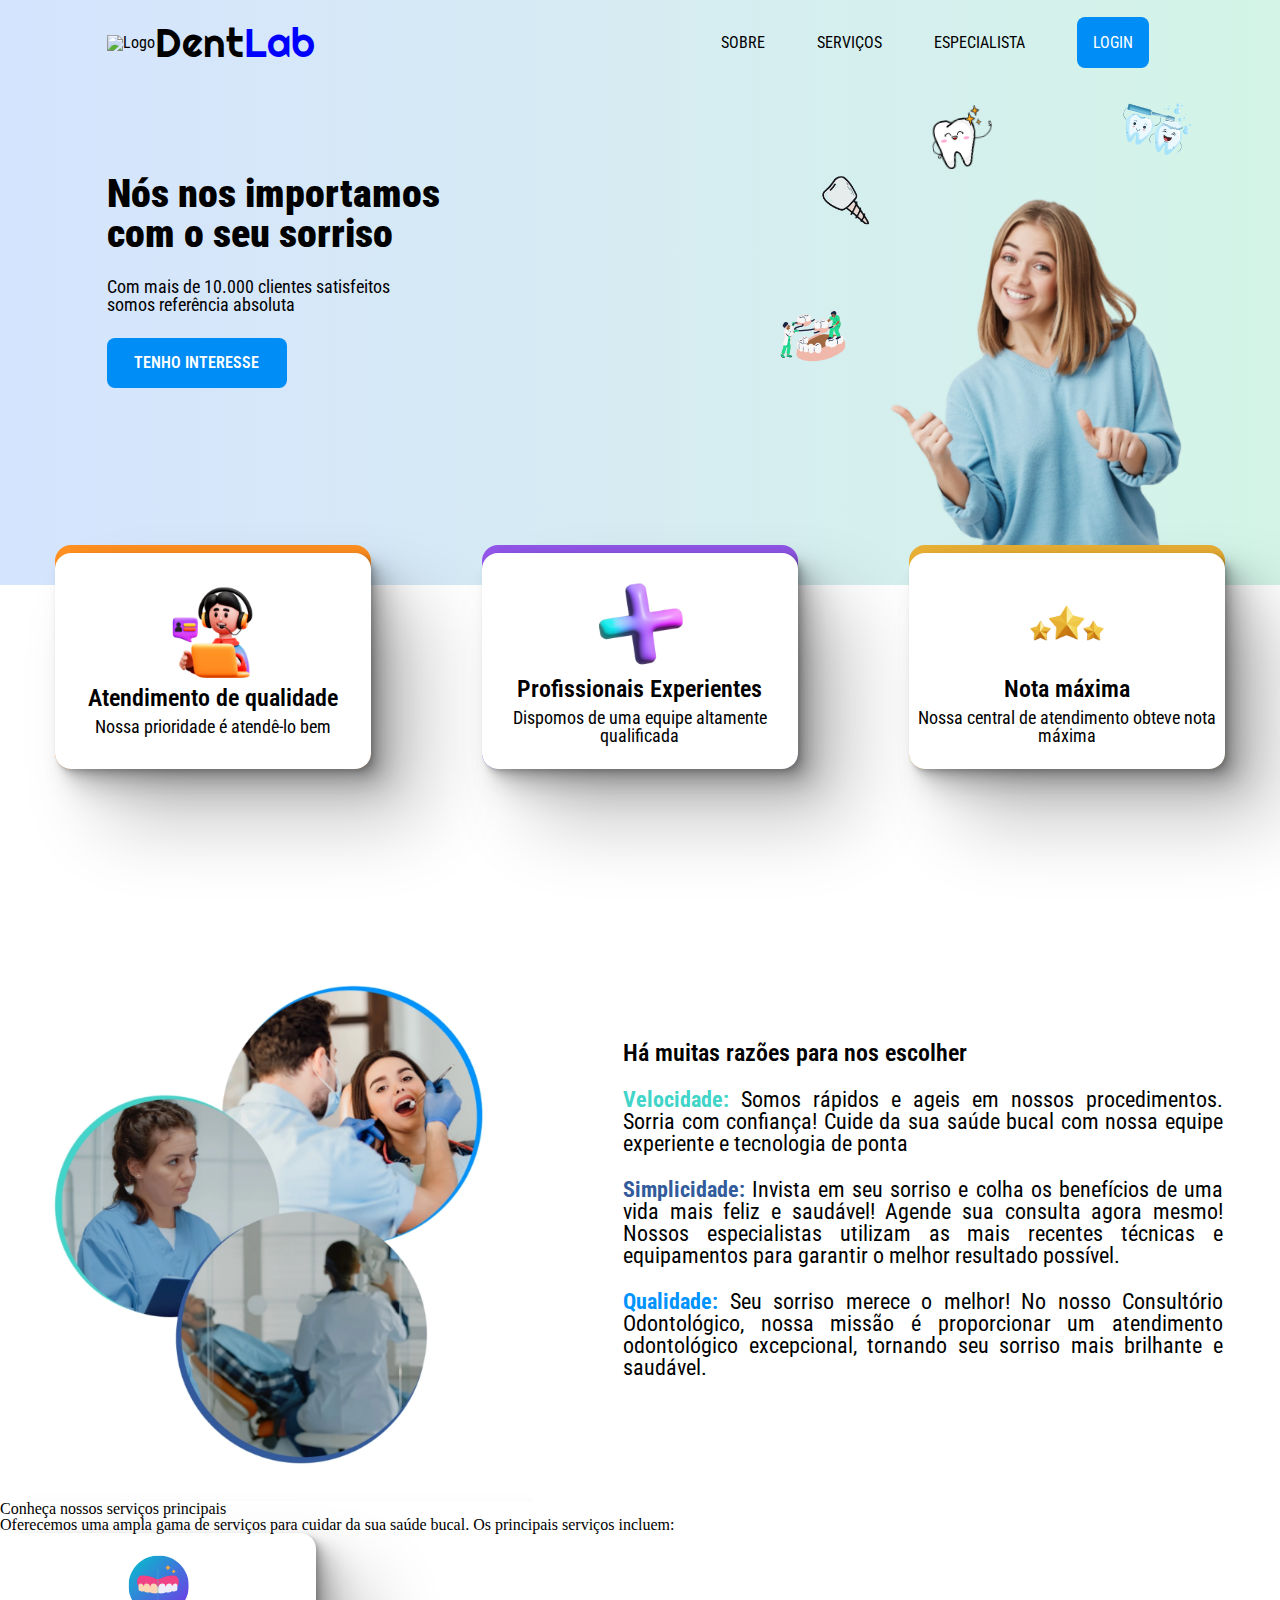
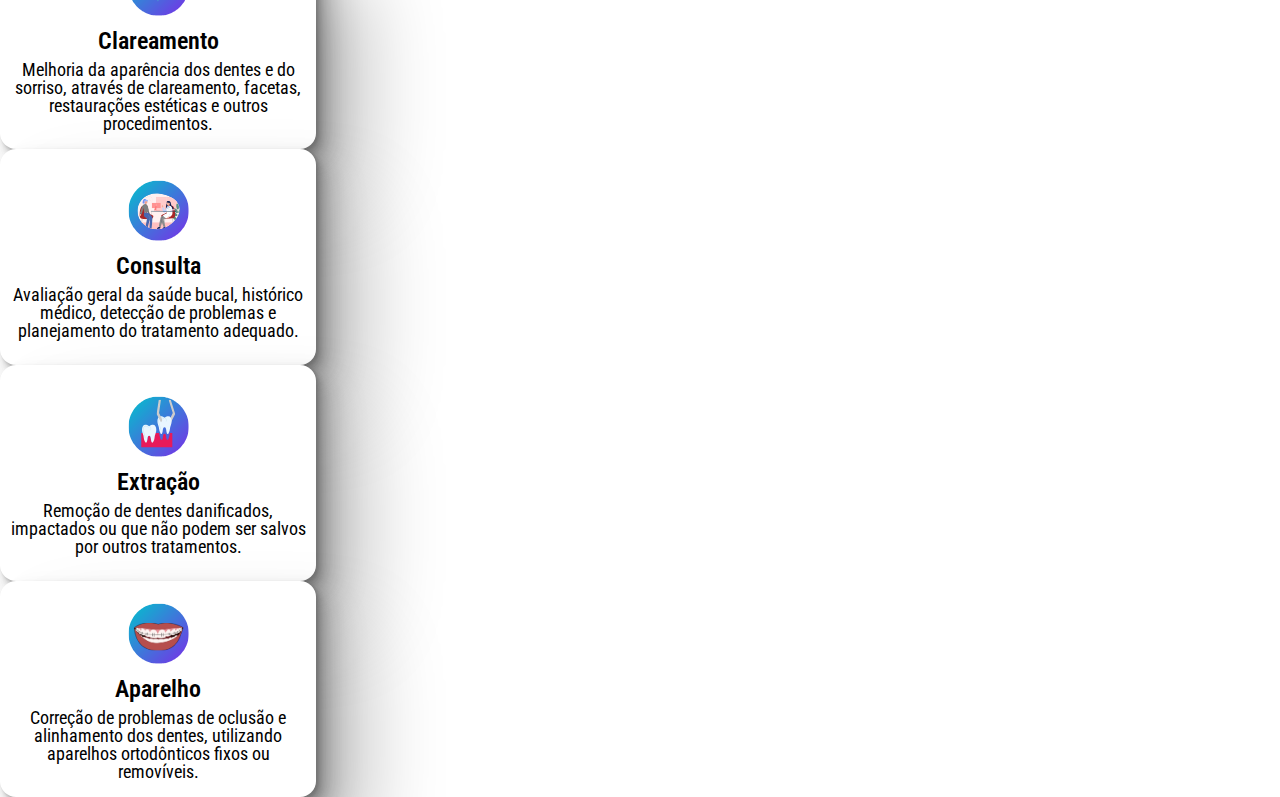
==== index.html @ 094f5cf3 "Add files via upload" ====
<!DOCTYPE html>
<html lang="pt-br">
<head>
    <meta charset="UTF-8">
    <meta http-equiv="X-UA-Compatible" content="IE=edge">
    <meta name="viewport" content="width=device-width, initial-scale=1.0">
    <title>DentLab</title>
    <link rel="stylesheet" href="css/reset.css">
    <link rel="stylesheet" href="css/variaveis.css">
    <link rel="stylesheet" href="css/utils.css">
    <link rel="stylesheet" href="css/main.css">
    <link rel="stylesheet" href="css/nav.css">
    <link rel="stylesheet" href="css/header.css">
    <link rel="stylesheet" href="css/vantagens.css">
    <link rel="stylesheet" href="css/mensagem.css">
</head>
<body>
    <header>
        <nav>
            <ul class="logo">
                <li><img id="logo__image" src="assets/logo.svg" alt="Logo"></li>
                <li><h1 class="titulo__logo">Dent<span>Lab</span></h1></li>
            </ul>
            <ul class="menu">
                <li><a href="#"> SOBRE </a></li>
                <li><a href="#"> SERVIÇOS </a></li>
                <li><a href="#"> ESPECIALISTA </a></li>
                <li><a class="login" href="#"> LOGIN </a></li>
            </ul>
        </nav>
        <hgroup>
            <h1 class="titulo__principal">Nós nos importamos</h1>
            <h1 class="titulo__principal">com o seu sorriso</h1>
            <h2 class="texto__clientes texto">Com mais de 10.000 clientes satisfeitos <br> somos referência absoluta</h2>
            <a href="#" class="btn">TENHO INTERESSE</a>
        </hgroup>
        <img src="assets/fotoPrincipal.svg" alt="" class="imagem__principal">
    </header>
    <section class="vantagens">
        <div class="laranja">
            <div class="card margin">
                <img src="assets/Atendimento.png" alt="Atendimento" class="vantagens__imagem">
                <h3 class="sub__titulo">Atendimento de qualidade</h3>
                <p class="texto">Nossa prioridade é atendê-lo bem</p>
            </div>
        </div>
        <div class="roxo">
            <div class="card margin">
                <img src="assets/Adicao.png" alt="Atendimento" class="vantagens__imagem">
                <h3 class="sub__titulo">Profissionais Experientes</h3>
                <p class="texto">Dispomos de uma equipe altamente qualificada</p>
            </div>
        </div>
        <div class="laranja__claro">
            <div class="card margin">
                <img src="assets/estrelas.png" alt="Atendimento" class="vantagens__imagem">
                <h3 class="sub__titulo">Nota máxima</h3>
                <p class="texto">Nossa central de atendimento obteve nota máxima</p>
            </div>
        </div>
    </section>
    <section class="mensagem">
        <img src="assets/servicos.png" alt="Principais serviços" class="img__mensagem">
        <hgroup class="hgroup__mensagem">
            <h1 class="sub__titulo">Há muitas razões para nos escolher</h1>
            <h6 class="texto"><span class="velocidade">Velocidade:</span> Somos rápidos e ageis em nossos procedimentos. Sorria com confiança! Cuide da sua saúde bucal com nossa equipe experiente e tecnologia de ponta</h6>
            <h6 class="texto"><span class="simplicidade">Simplicidade:</span> Invista em seu sorriso e colha os benefícios de uma vida mais feliz e saudável! Agende sua consulta agora mesmo! Nossos especialistas utilizam as mais recentes técnicas e equipamentos para garantir o melhor resultado possível. </h6>
            <h6 class="texto"><span class="qualidade">Qualidade:</span> Seu sorriso merece o melhor! No nosso Consultório Odontológico, nossa missão é proporcionar um atendimento odontológico excepcional, tornando seu sorriso mais brilhante e saudável. </h6>
        </hgroup>
    </section>
    <main>
        <h1>Conheça nossos serviços principais</h1>
        <h6>Oferecemos uma ampla gama de serviços para cuidar da sua saúde bucal. Os principais serviços incluem:</h6>
        <div class="card">
            <img class="img__card" src="assets/clareamento.svg" alt="clareamento">
            <h1 class="sub__titulo">Clareamento</h1>
            <p class="texto">Melhoria da aparência dos dentes e do sorriso, através de clareamento, facetas, restaurações estéticas e outros procedimentos.</p>
        </div>
        <div class="card">
            <img class="img__card" src="assets/consulta.svg" alt="consulta">
            <h1 class="sub__titulo">Consulta</h1>
            <p class="texto">Avaliação geral da saúde bucal, histórico médico, detecção de problemas e planejamento do tratamento adequado.</p>
        </div>
        <div class="card">
            <img class="img__card" src="assets/extracao.svg" alt="extração">
            <h1 class="sub__titulo">Extração</h1>
            <p class="texto">Remoção de dentes danificados, impactados ou que não podem ser salvos por outros tratamentos.</p>
        </div>
        <div class="card">
            <img class="img__card" src="assets/aparelho.svg" alt="aparelho">
            <h1 class="sub__titulo">Aparelho</h1>
            <p class="texto">Correção de problemas de oclusão e alinhamento dos dentes, utilizando aparelhos ortodônticos fixos ou removíveis. </p>
        </div>
    </main>
</body>
</html>
---- css/variaveis.css ----
@import url('https://fonts.googleapis.com/css2?family=Righteous&family=Roboto+Condensed&display=swap');
:root {
    --texto-logo-cor: blue;
    --texto-logo-fonte: 'Righteous', cursive;
    --texto: 'Roboto Condensed', sans-serif;
    --cor-botao: #008df5;
    --cor-branco: #ffffff;
    --cor-laranja: #ff9021;
    --cor-roxo: #9156e7;
    --cor-laranja-claro: #e8af35;
    --cor-velocidade: rgb(65, 212, 201);
    --cor-simplicidade: #325b9c;
    --cor-qualidade: #0093fd;
}
---- css/utils.css ----
.titulo__principal {
    font-family: var(--texto);
    font-weight: 900;
    font-size: 40px;
}
.sub__titulo {
    font-family: var(--texto);
    font-weight: 600;
    font-size: 24px;
}
.texto {
    font-family: var(--texto);
    font-weight: 400;
    font-size: 18px;
}
.card {
    width: 300px;
    height: 200px;
    border-radius: 16px;
    display: flex;
    flex-direction: column;
    align-items: center;
    justify-content: center;
    padding: 8px;
    gap: 8px;
    text-align: center;
    background-color: var(--cor-branco);
    box-shadow:
        1.4px 1.4px 2.2px rgba(0, 0, 0, 0.069),
        3.3px 3.3px 5.3px rgba(0, 0, 0, 0.093),
        6.3px 6.3px 10px rgba(0, 0, 0, 0.11),
        11.2px 11.2px 17.9px rgba(0, 0, 0, 0.128),
        20.9px 20.9px 33.4px rgba(0, 0, 0, 0.156),
        50px 50px 80px rgba(0, 0, 0, 0.23);
}
---- css/main.css ----
body {
    overflow-x: hidden;
}
.img__card {
    width: 72px;
    height: 72px;
}
---- css/nav.css ----
nav {
    display: flex;
    justify-content: space-between;
    align-items: center;
}
#logo__image {
    width: 72px;
    height: auto;
}
li {
    display: inline-block;
    list-style: none;
    font-family: var(--texto);
}
.logo {
    display: flex;
    align-items: center; 
}
a {
    text-decoration: none;
    margin: 24px;
    color: black; 
}
span {
    color: var(--texto-logo-cor);
}
.titulo__logo {
    font-family: var(--texto-logo-fonte);
    font-size: 40px;
}
.login {
    background-color: var(--cor-botao);
    padding: 16px;
    border-radius: 8px;
    color: var(--cor-branco);
}
@media only screen and (max-width: 970px) {
    .menu {
        display: none;
    }
}
---- css/header.css ----
header {
    background: rgb(213,228,254);
    background: linear-gradient(90deg, rgba(213,228,254,1) 1%, rgba(214,236,242,1) 51%, rgba(211,244,231,1) 100%);
    display: grid;
    height: 585px;
    grid-template-columns: repeat(12, 1fr);
    grid-template-rows: repeat(5, 1fr);
}
nav {
    grid-row-start: 1;
    grid-column: 2/12;
}
hgroup {
    grid-row-start: 3;
    grid-column: 2/8;
}
.texto__clientes {
    margin-top: 24px;
}
.btn {
    margin-left: 0px;
    display: flex;
    width: 180px;
    height: 50px;
    align-items: center;
    justify-content: center;
    color: var(--cor-branco);
    background-color: var(--cor-botao);
    border-radius: 8px;
    font-family: var(--texto);
    font-weight: 600;
}
.imagem__principal {
    grid-row: 2/6;
    grid-column: 8/11;
}
@media (max-width: 900px){
    header {
        display: flex;
        flex-direction: column;
        align-items: center;
        height: auto;
    }
    .imagem__principal {
        width: 400px;
        height: auto;
    }
    hgroup {
        margin-top: 40px;
        display: flex;
        flex-direction: column;
        align-items: center;
        text-align: center;
    }
}
---- css/vantagens.css ----
.vantagens {
    margin-top: -40px;
    z-index: 2;
    display: flex;
    justify-content: space-around;
}
.vantagens__imagem {
    width: 92px;
}
.laranja {
    background-color: var(--cor-laranja);
    border-radius: 16px;
}
.roxo {
    background-color: var(--cor-roxo);
    border-radius: 16px;
}
.laranja__claro {
    background-color: var(--cor-laranja-claro);
    border-radius: 16px;
}
.margin {
    margin-top: 8px;
}
@media (max-width: 970px) {
    .vantagens {
        display: flex;
        flex-direction: column;
        align-items: center;
        gap: 48px;
    }
}
---- css/mensagem.css ----
.mensagem {
    margin-top: 150px;
    display: flex;
    justify-content: space-around;
    align-items: center;
}
.img__mensagem {
    max-width: 500px;
    height: auto;
}
.velocidade {
    color: var(--cor-velocidade);
    font-weight: bold;
}
.qualidade {
    color: var(--cor-qualidade);
    font-weight: bold;
}
.simplicidade {
    color: var(--cor-simplicidade);
    font-weight: bold;
}
.hgroup__mensagem h6 {
    margin-top: 24px;
    text-align: justify;
    font-size: 22px;
}
.hgroup__mensagem {
    width: 600px;
    padding: 24px;
}
@media (max-width: 970px) {
    .mensagem {
        flex-direction: column;
    }
    .hgroup__mensagem {
        width: auto;
        padding: 24px;
    }
}
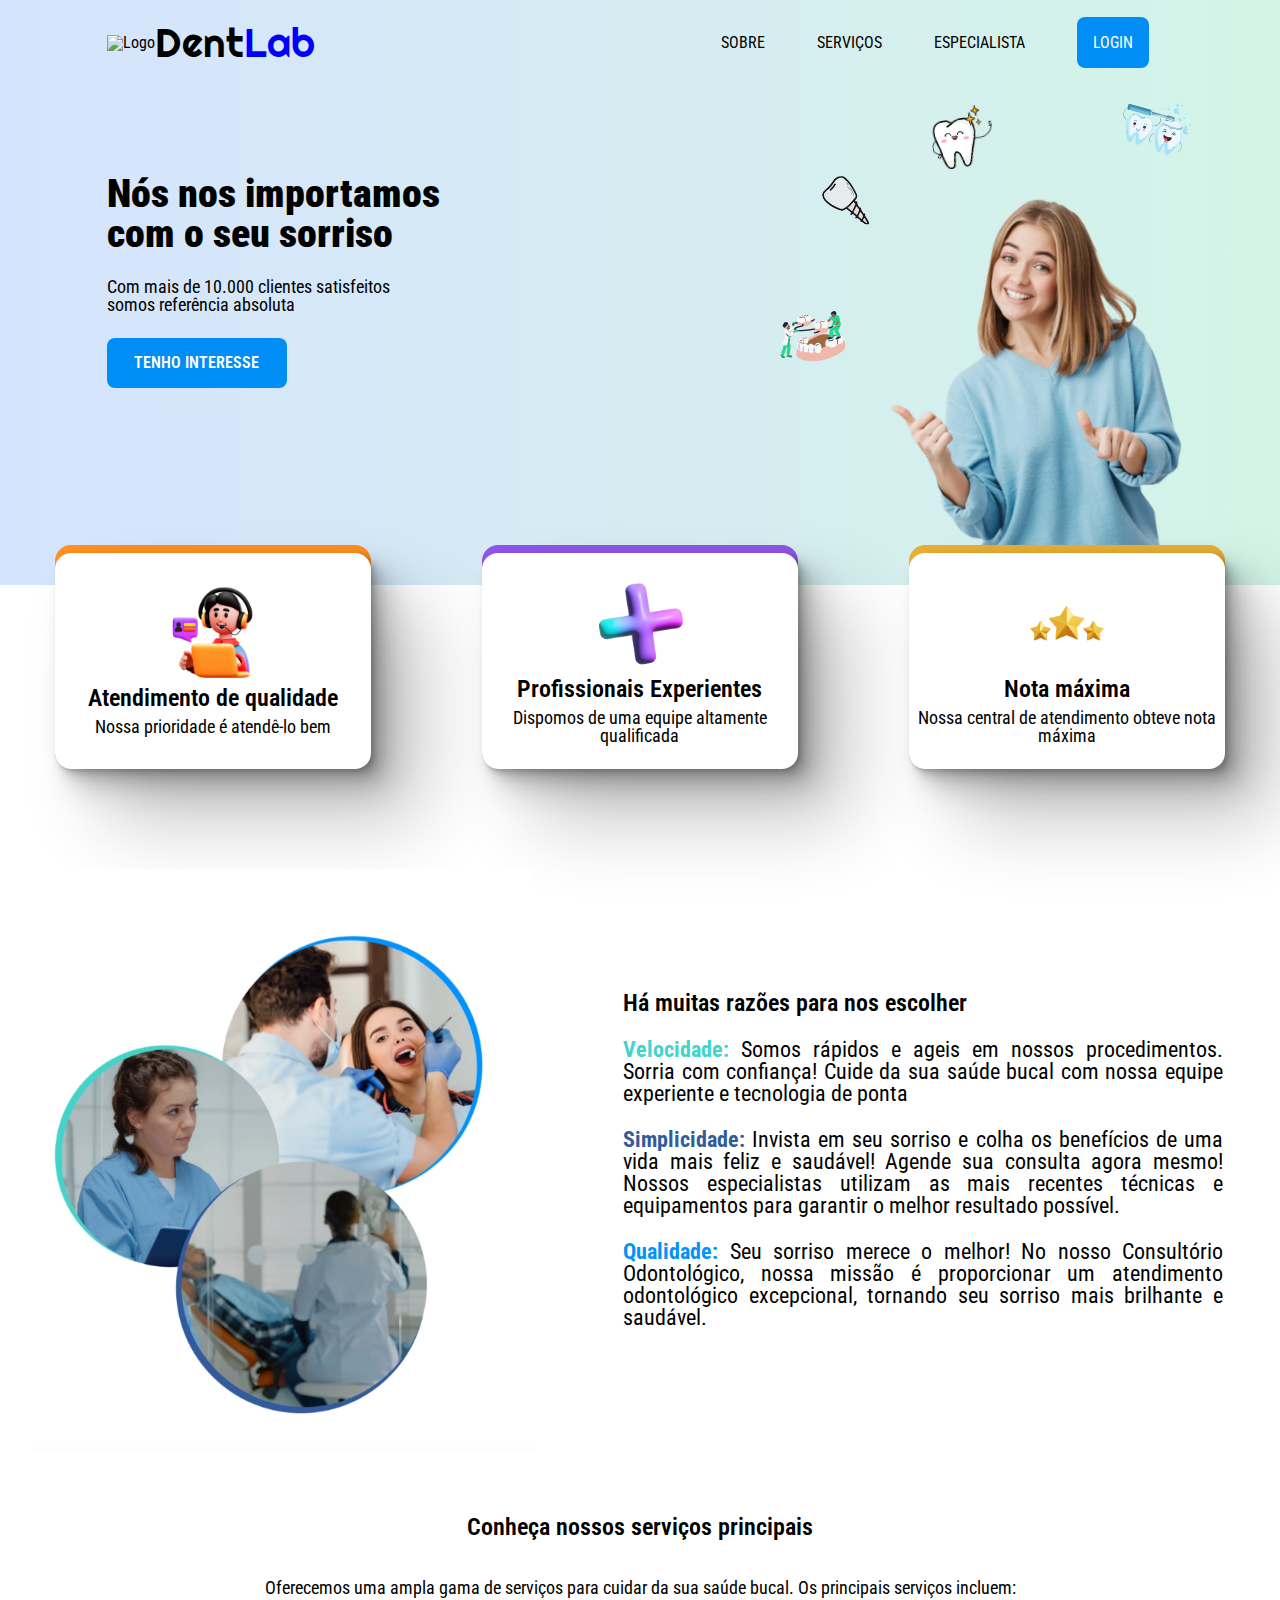
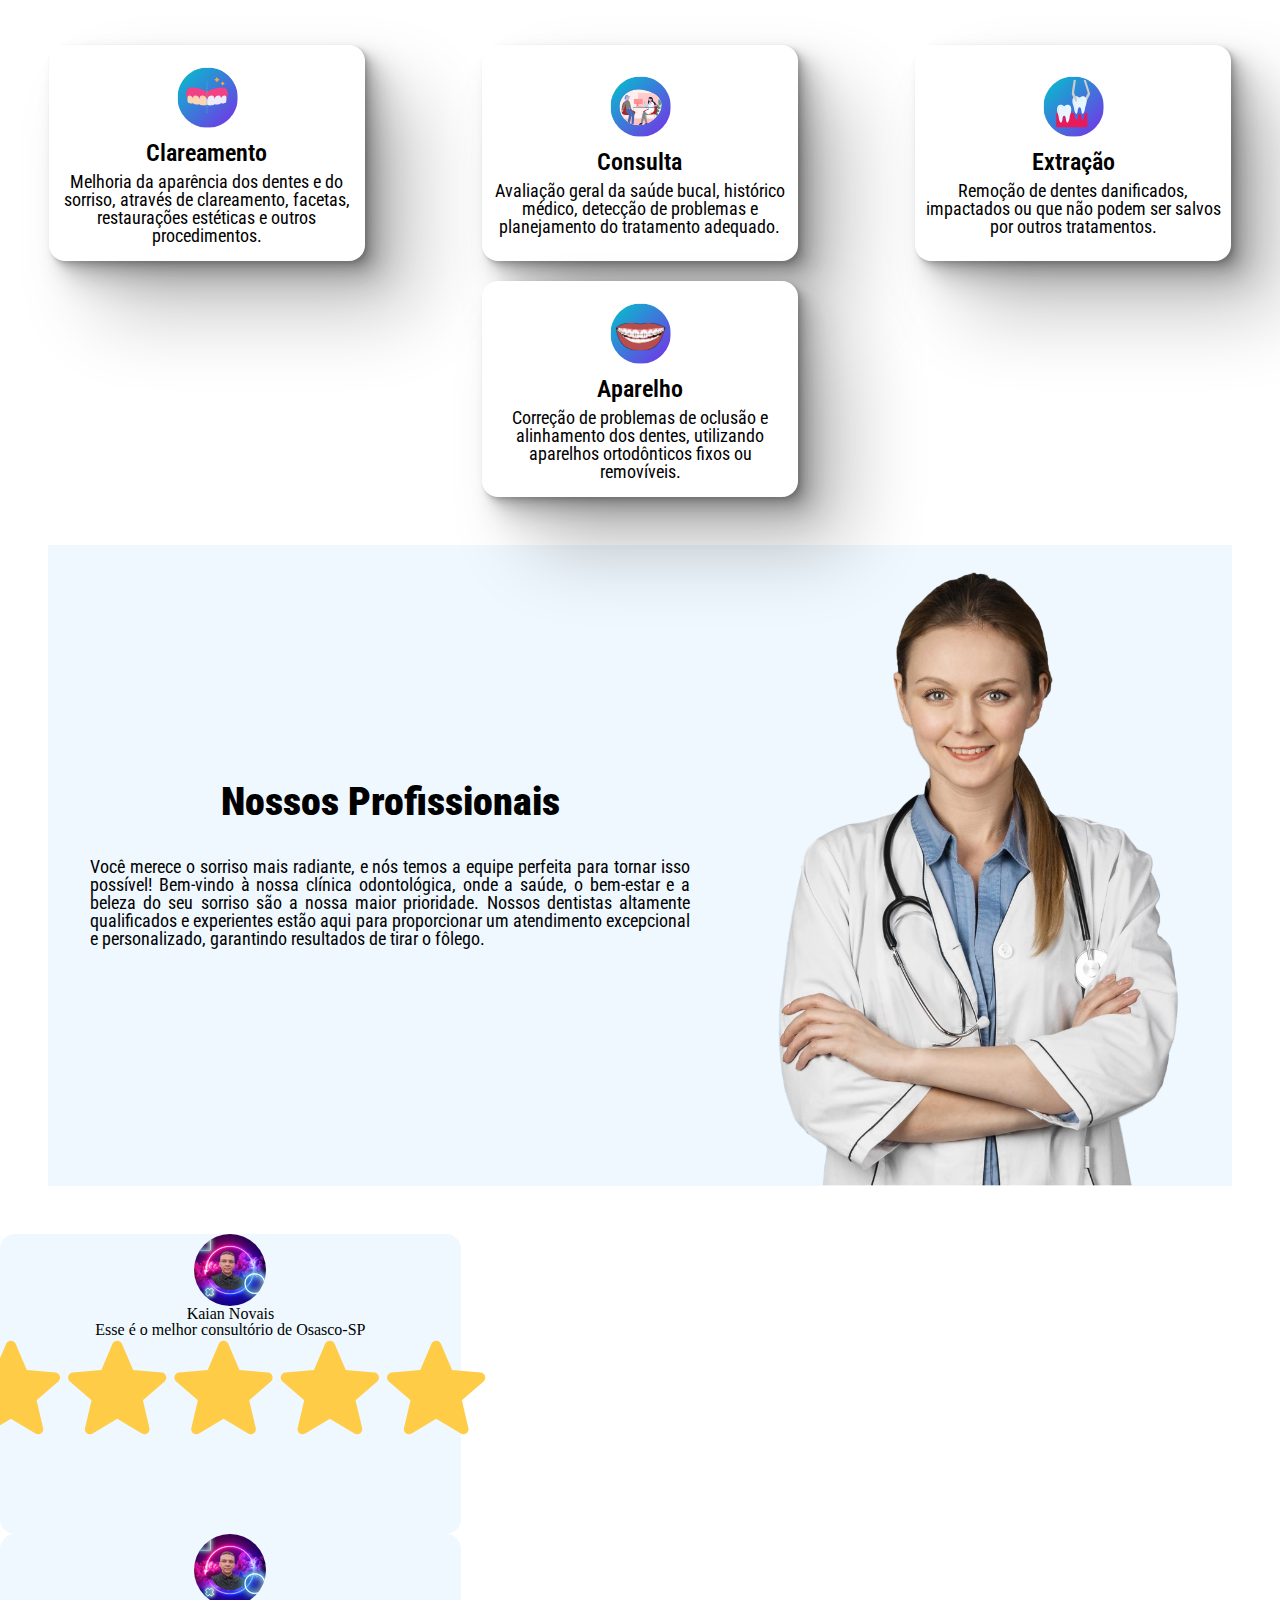
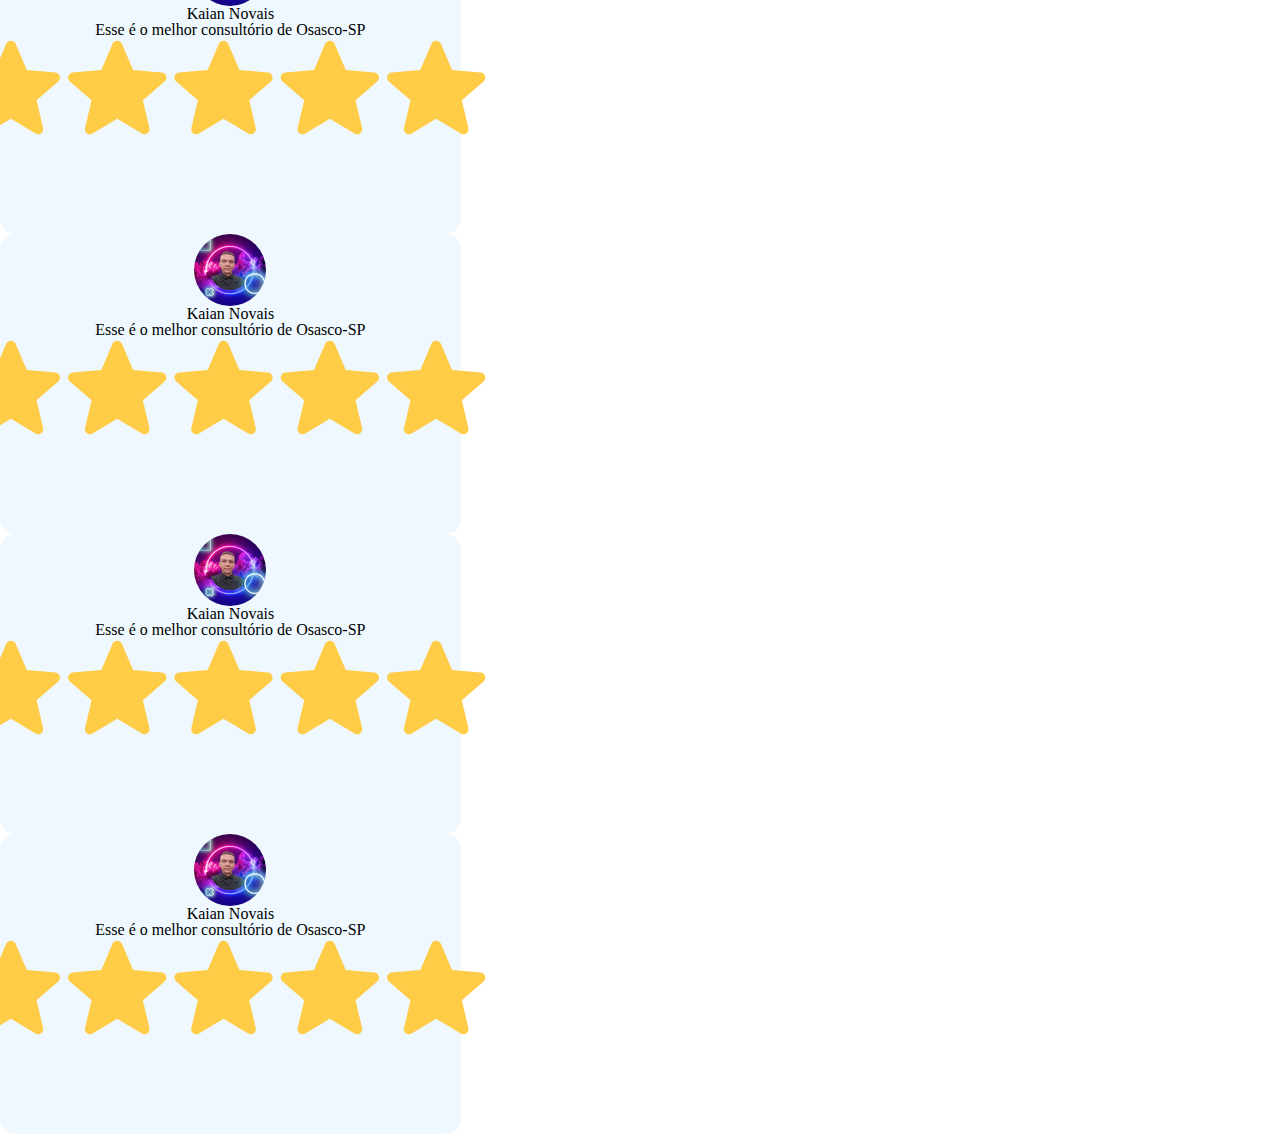
==== commit dea9a298: "Add files via upload" ====
--- a/index.html
+++ b/index.html
@@ -6,6 +6,7 @@
     <meta name="viewport" content="width=device-width, initial-scale=1.0">
     <title>DentLab</title>
     <link rel="stylesheet" href="css/reset.css">
+    <link rel="stylesheet" href="https://unpkg.com/flickity@2/dist/flickity.min.css">
     <link rel="stylesheet" href="css/variaveis.css">
     <link rel="stylesheet" href="css/utils.css">
     <link rel="stylesheet" href="css/main.css">
@@ -13,6 +14,8 @@
     <link rel="stylesheet" href="css/header.css">
     <link rel="stylesheet" href="css/vantagens.css">
     <link rel="stylesheet" href="css/mensagem.css">
+    <link rel="stylesheet" href="css/profissionais.css">
+    <link rel="stylesheet" href="css/carossel.css">
 </head>
 <body>
     <header>
@@ -69,28 +72,81 @@
         </hgroup>
     </section>
     <main>
-        <h1>Conheça nossos serviços principais</h1>
-        <h6>Oferecemos uma ampla gama de serviços para cuidar da sua saúde bucal. Os principais serviços incluem:</h6>
-        <div class="card">
-            <img class="img__card" src="assets/clareamento.svg" alt="clareamento">
-            <h1 class="sub__titulo">Clareamento</h1>
-            <p class="texto">Melhoria da aparência dos dentes e do sorriso, através de clareamento, facetas, restaurações estéticas e outros procedimentos.</p>
-        </div>
-        <div class="card">
-            <img class="img__card" src="assets/consulta.svg" alt="consulta">
-            <h1 class="sub__titulo">Consulta</h1>
-            <p class="texto">Avaliação geral da saúde bucal, histórico médico, detecção de problemas e planejamento do tratamento adequado.</p>
-        </div>
-        <div class="card">
-            <img class="img__card" src="assets/extracao.svg" alt="extração">
-            <h1 class="sub__titulo">Extração</h1>
-            <p class="texto">Remoção de dentes danificados, impactados ou que não podem ser salvos por outros tratamentos.</p>
-        </div>
-        <div class="card">
-            <img class="img__card" src="assets/aparelho.svg" alt="aparelho">
-            <h1 class="sub__titulo">Aparelho</h1>
-            <p class="texto">Correção de problemas de oclusão e alinhamento dos dentes, utilizando aparelhos ortodônticos fixos ou removíveis. </p>
+        <h1 class="sub__titulo">Conheça nossos serviços principais</h1>
+        <h6 class="texto">Oferecemos uma ampla gama de serviços para cuidar da sua saúde bucal. Os principais serviços incluem:</h6>
+        <div class="div__cards">
+            <div class="card">
+                <img class="img__card" src="assets/clareamento.svg" alt="clareamento">
+                <h1 class="sub__titulo">Clareamento</h1>
+                <p class="texto">Melhoria da aparência dos dentes e do sorriso, através de clareamento, facetas, restaurações estéticas e outros procedimentos.</p>
+            </div>
+            <div class="card">
+                <img class="img__card" src="assets/consulta.svg" alt="consulta">
+                <h1 class="sub__titulo">Consulta</h1>
+                <p class="texto">Avaliação geral da saúde bucal, histórico médico, detecção de problemas e planejamento do tratamento adequado.</p>
+            </div>
+            <div class="card">
+                <img class="img__card" src="assets/extracao.svg" alt="extração">
+                <h1 class="sub__titulo">Extração</h1>
+                <p class="texto">Remoção de dentes danificados, impactados ou que não podem ser salvos por outros tratamentos.</p>
+            </div>
+            <div class="card">
+                <img class="img__card" src="assets/aparelho.svg" alt="aparelho">
+                <h1 class="sub__titulo">Aparelho</h1>
+                <p class="texto">Correção de problemas de oclusão e alinhamento dos dentes, utilizando aparelhos ortodônticos fixos ou removíveis. </p>
+            </div>
         </div>
     </main>
+    <section class="profissionais">
+        <hgroup>
+            <h1 class="titulo__principal center">Nossos Profissionais</h1>
+            <h3 class="texto justificado">Você merece o sorriso mais radiante, e nós temos a equipe perfeita para tornar isso possível! Bem-vindo à nossa clínica odontológica, onde a saúde, o bem-estar e a beleza do seu sorriso são a nossa maior prioridade. Nossos dentistas altamente qualificados e experientes estão aqui para proporcionar um atendimento excepcional e personalizado, garantindo resultados de tirar o fôlego.</h3>
+        </hgroup>
+        <img src="assets/dentista.png" alt="" class="img__profissional">
+    </section>
+    <div class="carousel" data-flickity='{ "freeScroll": true }'>
+        <div class="carousel-cell">
+            <div class="carousel__card">
+                <img src="assets/neon.png" alt="" class="img__carrossel">
+                <h1>Kaian Novais</h1>
+                <p>Esse é o melhor consultório de Osasco-SP</p>
+                <img src="assets/5estrelas.png" alt="5 estrelas">
+
+            </div>
+        </div>
+        <div class="carousel-cell">
+            <div class="carousel__card">
+                <img src="assets/neon.png" alt="" class="img__carrossel">
+                <h1>Kaian Novais</h1>
+                <p>Esse é o melhor consultório de Osasco-SP</p>
+                <img src="assets/5estrelas.png" alt="5 estrelas">
+            </div>
+        </div>
+        <div class="carousel-cell">
+            <div class="carousel__card">
+                <img src="assets/neon.png" alt="" class="img__carrossel">
+                <h1>Kaian Novais</h1>
+                <p>Esse é o melhor consultório de Osasco-SP</p>
+                <img src="assets/5estrelas.png" alt="5 estrelas">
+            </div>
+        </div>
+        <div class="carousel-cell">
+            <div class="carousel__card">
+                <img src="assets/neon.png" alt="" class="img__carrossel">
+                <h1>Kaian Novais</h1>
+                <p>Esse é o melhor consultório de Osasco-SP</p>
+                <img src="assets/5estrelas.png" alt="5 estrelas">
+            </div>
+        </div>
+        <div class="carousel-cell">
+            <div class="carousel__card">
+                <img src="assets/neon.png" alt="" class="img__carrossel">
+                <h1>Kaian Novais</h1>
+                <p>Esse é o melhor consultório de Osasco-SP</p>
+                <img src="assets/5estrelas.png" alt="5 estrelas">
+            </div>
+        </div>
+    </div>
+    <script src="https://unpkg.com/flickity@2/dist/flickity.pkgd.min.js"></script>
 </body>
 </html>--- a/css/variaveis.css
+++ b/css/variaveis.css
@@ -11,4 +11,5 @@
     --cor-velocidade: rgb(65, 212, 201);
     --cor-simplicidade: #325b9c;
     --cor-qualidade: #0093fd;
+    --cor-fundo-section-profissional: rgba(239, 248, 254, 1);
 }--- a/css/utils.css
+++ b/css/utils.css
@@ -32,4 +32,10 @@
         11.2px 11.2px 17.9px rgba(0, 0, 0, 0.128),
         20.9px 20.9px 33.4px rgba(0, 0, 0, 0.156),
         50px 50px 80px rgba(0, 0, 0, 0.23);
+}
+.center {
+    text-align: center;
+}
+.justificado {
+    text-align: justify;
 }--- a/css/main.css
+++ b/css/main.css
@@ -4,4 +4,20 @@
 .img__card {
     width: 72px;
     height: 72px;
+}
+.div__cards {
+    display: flex;
+    flex-wrap: wrap;
+    justify-content: space-around;
+    margin-top: 48px;
+    gap: 20px;
+}
+main h1, h6 {
+    text-align: center;
+}
+main {
+    margin-top: 64px;
+}
+main h6 {
+    margin-top: 40px;
 }--- a/css/mensagem.css
+++ b/css/mensagem.css
@@ -1,5 +1,5 @@
 .mensagem {
-    margin-top: 150px;
+    margin-top: 100px;
     display: flex;
     justify-content: space-around;
     align-items: center;
--- a/css/profissionais.css
+++ b/css/profissionais.css
@@ -0,0 +1,16 @@
+.profissionais {
+    display: flex;
+    margin: 48px;
+    background-color: var(--cor-fundo-section-profissional);
+}
+.img__profissional {
+    width: 500px;
+    height: auto;
+}
+.profissionais hgroup {
+    width: 600px;
+    margin: auto;
+}
+.profissionais h1 {
+    margin-bottom: 36px;
+}
--- a/css/carossel.css
+++ b/css/carossel.css
@@ -0,0 +1,19 @@
+.carousel-cell {
+  width: 36%;
+  height: 300px;
+  margin-right: 10px;
+  border-radius: 15px;
+  counter-increment: gallery-cell;
+  background-color: rgba(239, 248, 254, 1);
+}
+.img__carrossel {
+  width: 72px;
+  height: 72px;
+  border-radius: 50%;
+}
+.carousel__card {
+  display: flex;
+  align-items: center;
+  justify-content: center;
+  flex-direction: column;
+}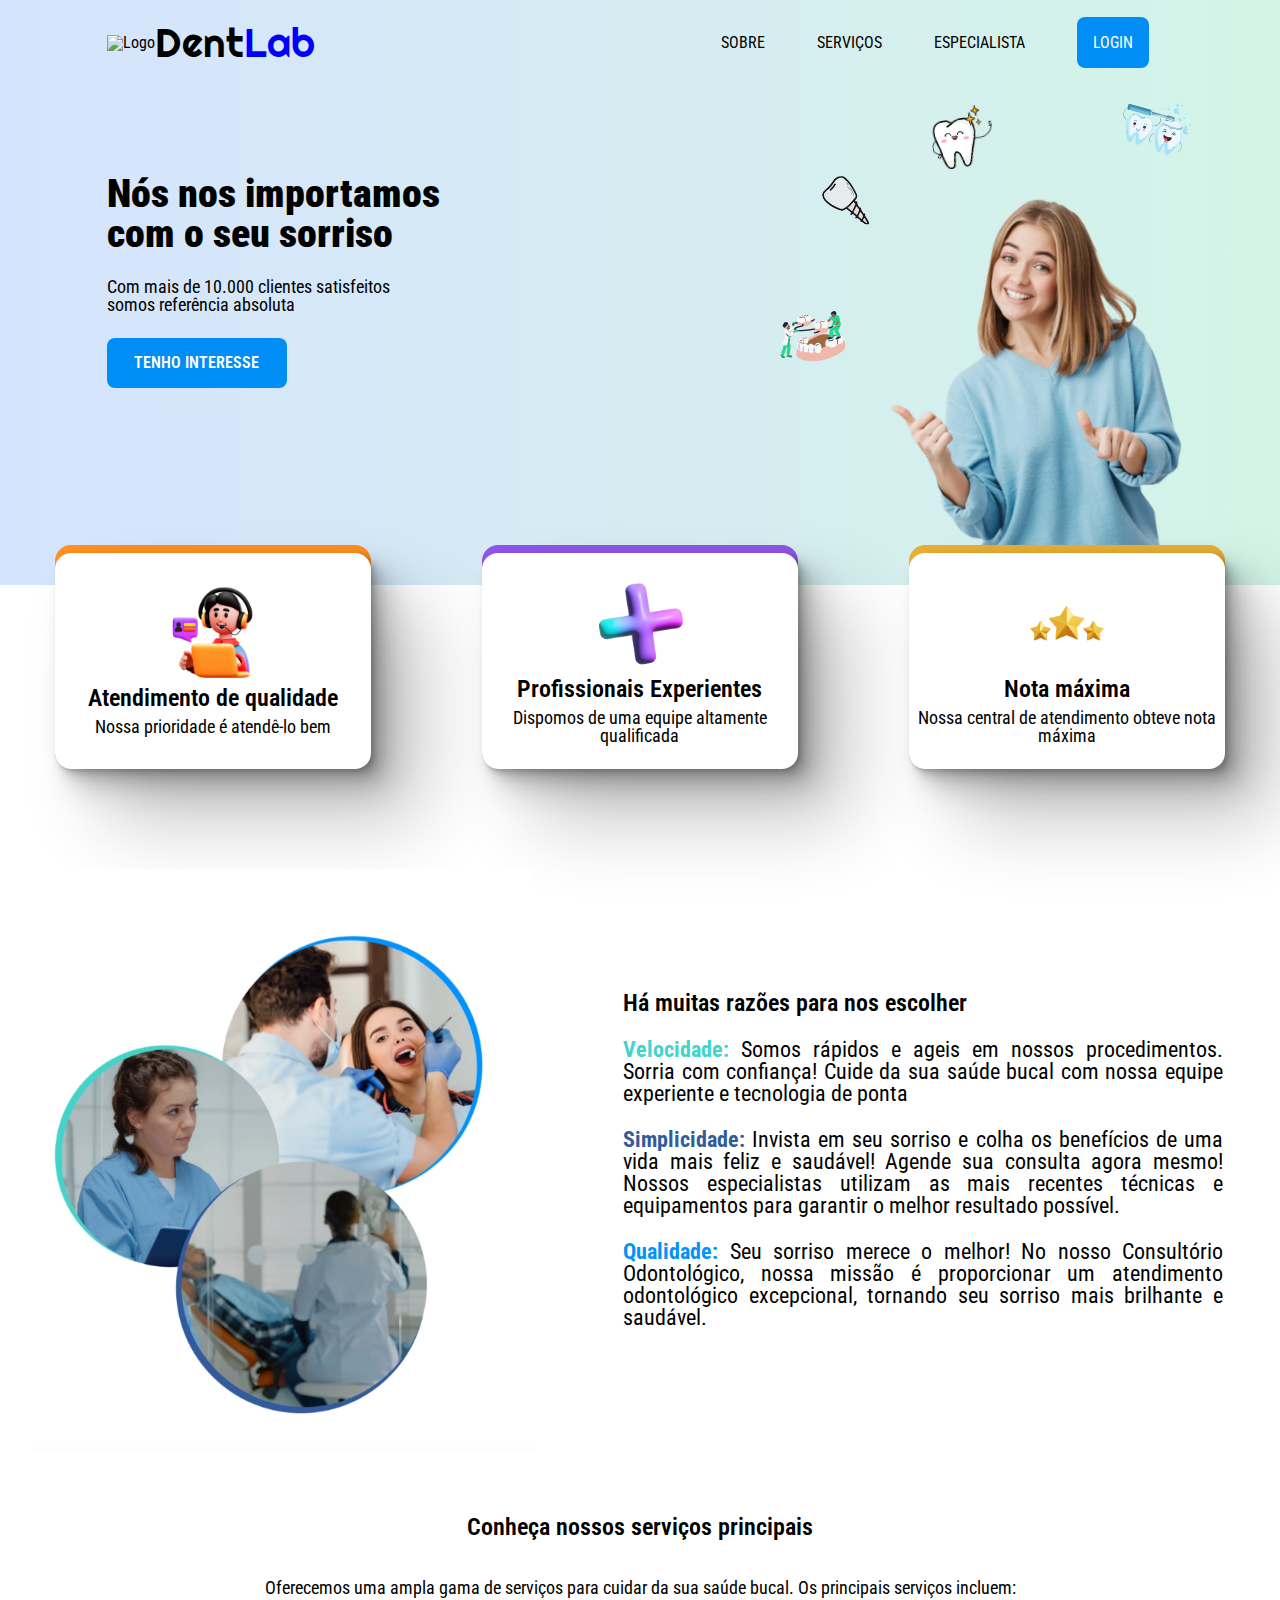
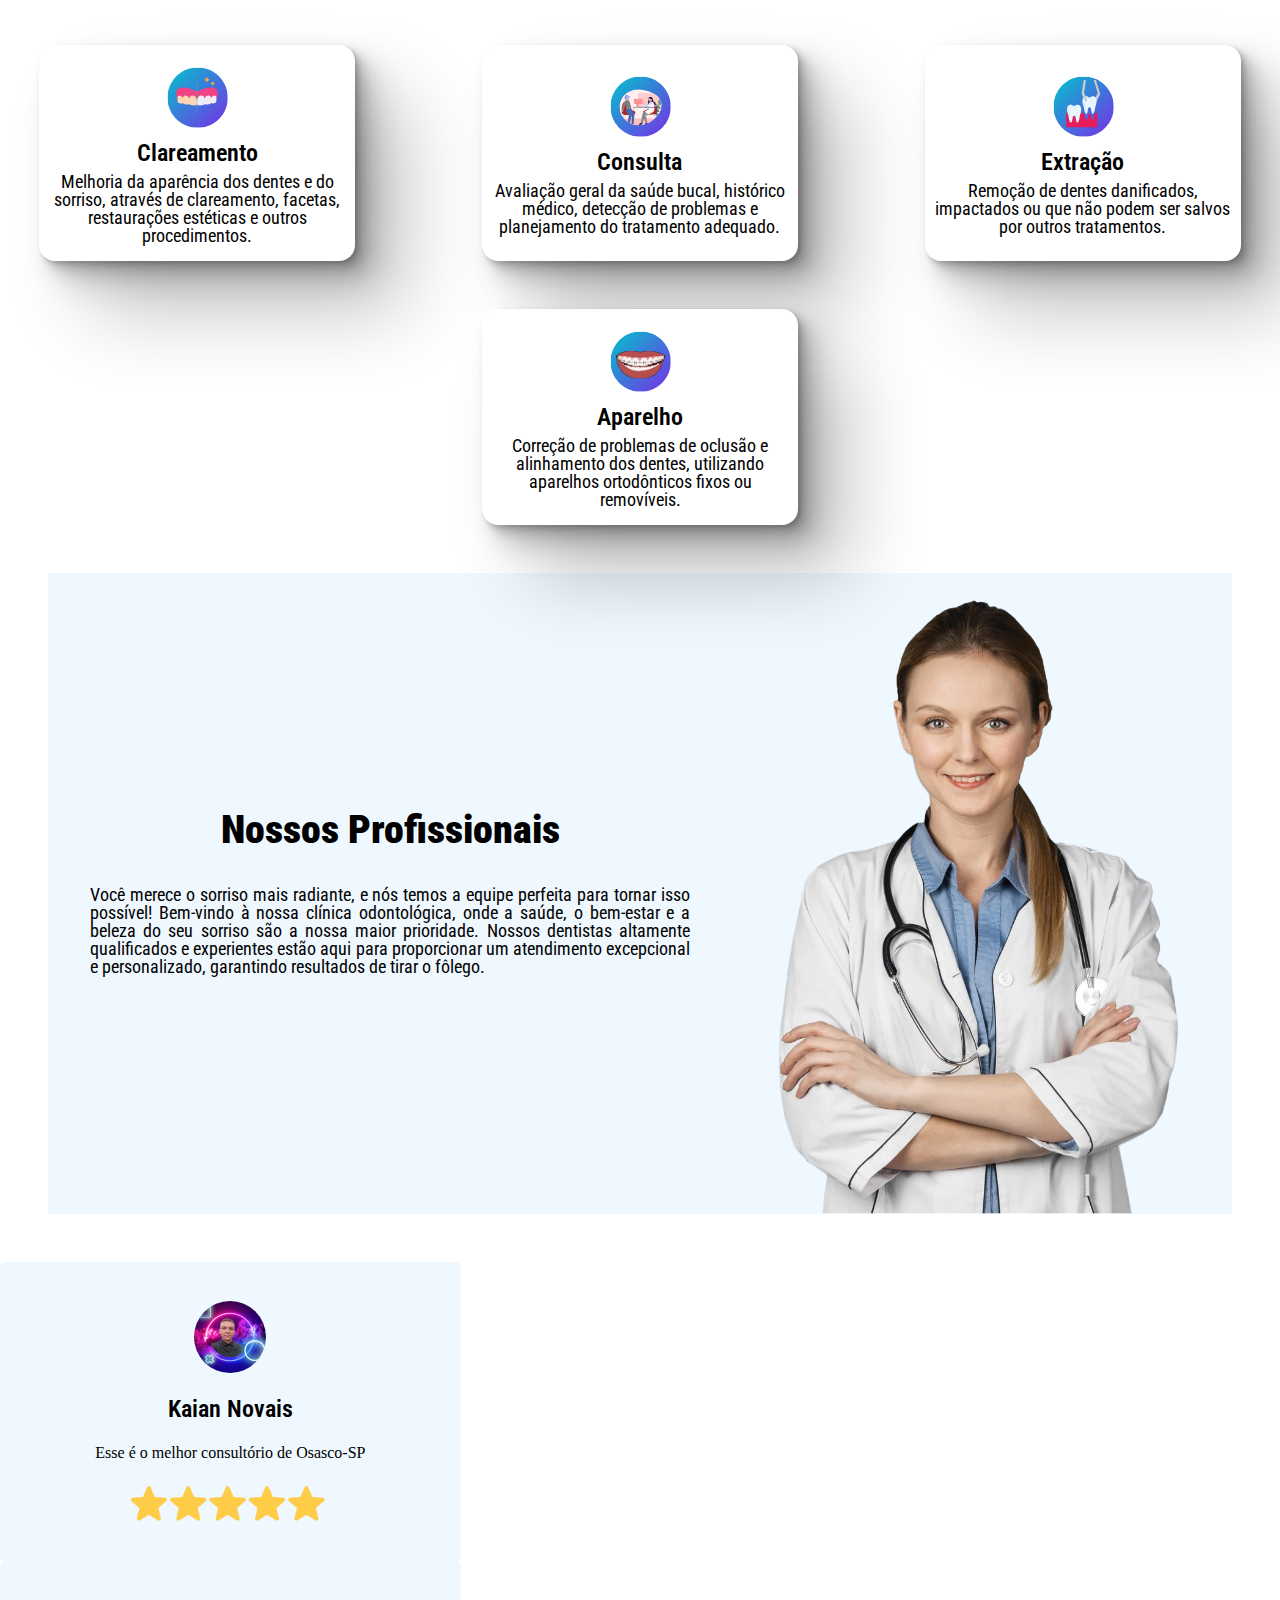
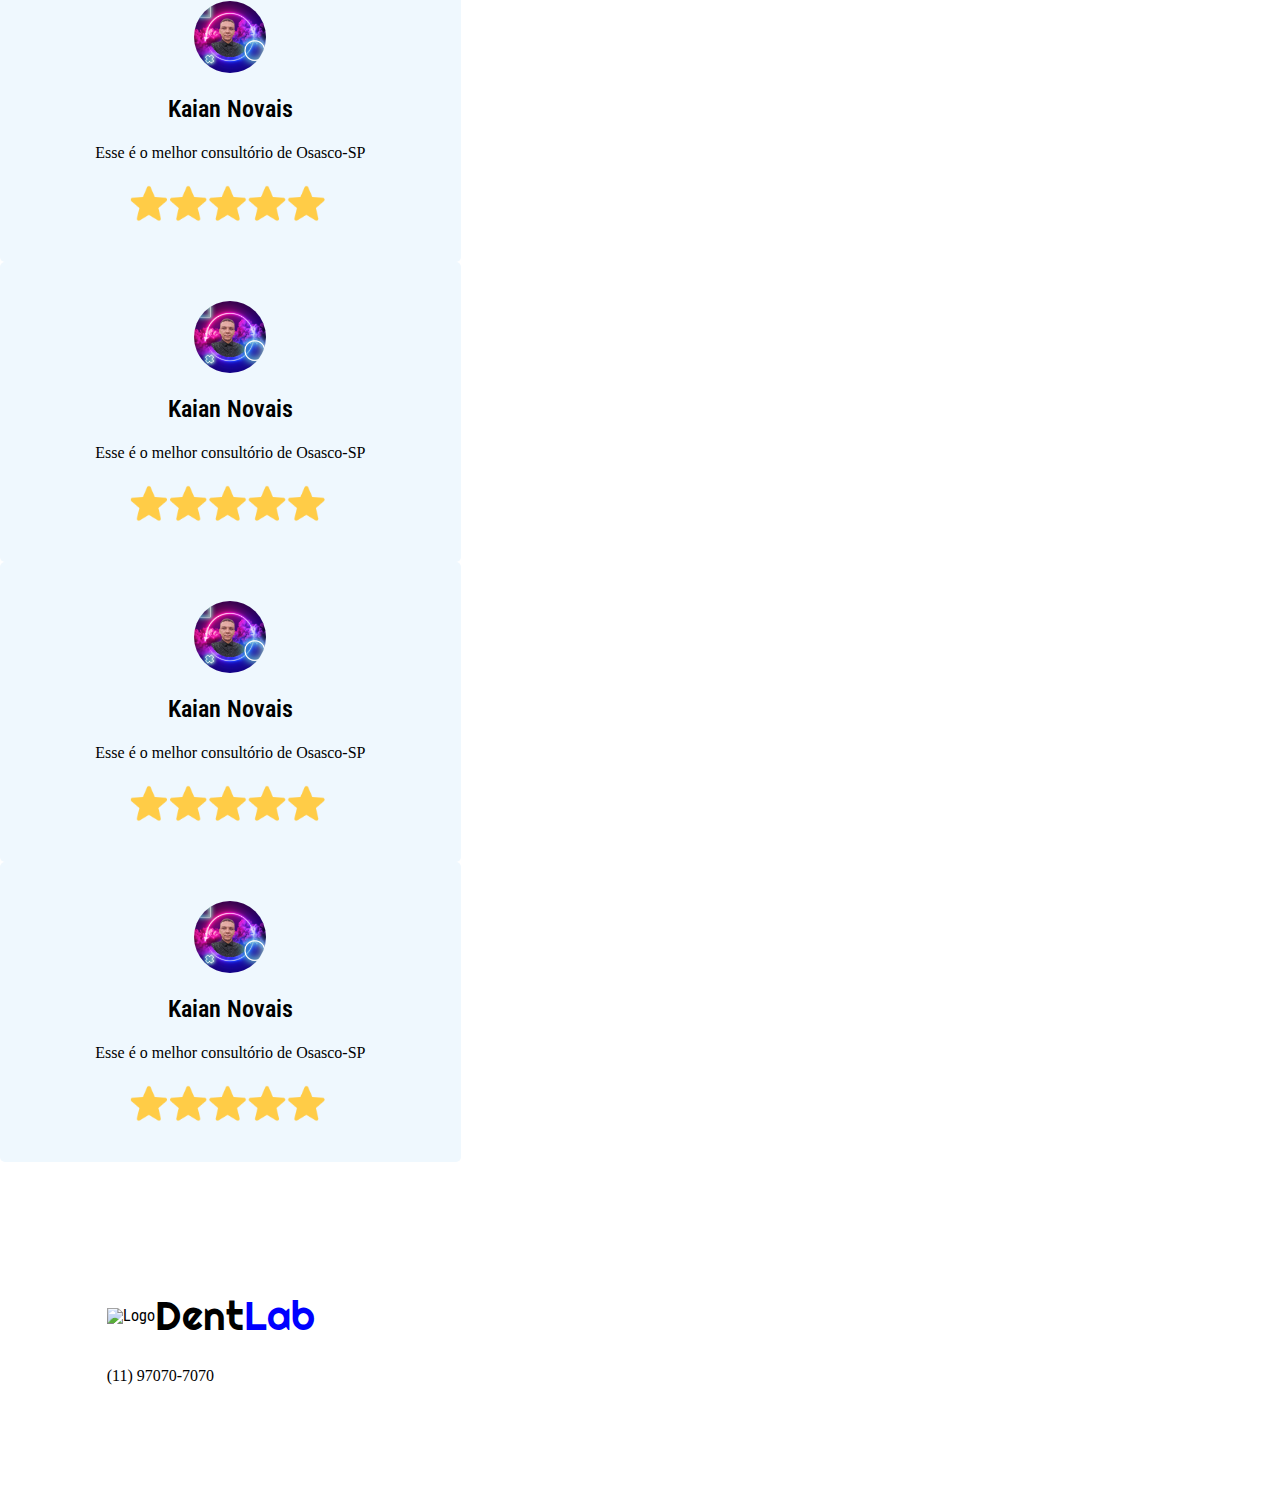
==== commit 553589cd: "Add files via upload" ====
--- a/index.html
+++ b/index.html
@@ -16,6 +16,8 @@
     <link rel="stylesheet" href="css/mensagem.css">
     <link rel="stylesheet" href="css/profissionais.css">
     <link rel="stylesheet" href="css/carossel.css">
+    <link rel="stylesheet" href="css/footer.css">
+    <script src="https://kit.fontawesome.com/6cde816448.js" crossorigin="anonymous"></script>
 </head>
 <body>
     <header>
@@ -108,45 +110,55 @@
         <div class="carousel-cell">
             <div class="carousel__card">
                 <img src="assets/neon.png" alt="" class="img__carrossel">
-                <h1>Kaian Novais</h1>
+                <h1 class="sub__titulo">Kaian Novais</h1>
                 <p>Esse é o melhor consultório de Osasco-SP</p>
-                <img src="assets/5estrelas.png" alt="5 estrelas">
+                <img src="assets/5estrelas.png" alt="5 estrelas" class="estrelas" c>
 
             </div>
         </div>
         <div class="carousel-cell">
             <div class="carousel__card">
                 <img src="assets/neon.png" alt="" class="img__carrossel">
-                <h1>Kaian Novais</h1>
+                <h1 class="sub__titulo">Kaian Novais</h1>
                 <p>Esse é o melhor consultório de Osasco-SP</p>
-                <img src="assets/5estrelas.png" alt="5 estrelas">
+                <img src="assets/5estrelas.png" alt="5 estrelas" class="estrelas">
             </div>
         </div>
         <div class="carousel-cell">
             <div class="carousel__card">
                 <img src="assets/neon.png" alt="" class="img__carrossel">
-                <h1>Kaian Novais</h1>
+                <h1 class="sub__titulo">Kaian Novais</h1>
                 <p>Esse é o melhor consultório de Osasco-SP</p>
-                <img src="assets/5estrelas.png" alt="5 estrelas">
+                <img src="assets/5estrelas.png" alt="5 estrelas" class="estrelas">
             </div>
         </div>
         <div class="carousel-cell">
             <div class="carousel__card">
                 <img src="assets/neon.png" alt="" class="img__carrossel">
-                <h1>Kaian Novais</h1>
+                <h1 class="sub__titulo">Kaian Novais</h1>
                 <p>Esse é o melhor consultório de Osasco-SP</p>
-                <img src="assets/5estrelas.png" alt="5 estrelas">
+                <img src="assets/5estrelas.png" alt="5 estrelas" class="estrelas">
             </div>
         </div>
         <div class="carousel-cell">
             <div class="carousel__card">
                 <img src="assets/neon.png" alt="" class="img__carrossel">
-                <h1>Kaian Novais</h1>
+                <h1 class="sub__titulo">Kaian Novais</h1>
                 <p>Esse é o melhor consultório de Osasco-SP</p>
-                <img src="assets/5estrelas.png" alt="5 estrelas">
+                <img src="assets/5estrelas.png" alt="5 estrelas" class="estrelas">
             </div>
         </div>
     </div>
+    <footer>
+        <hgroup class="info">
+            <ul class="logo">
+                <li><img id="logo__image" src="assets/logo.svg" alt="Logo"></li>
+                <li><h1 class="titulo__logo">Dent<span>Lab</span></h1></li>
+            </ul>
+            <h2> <i class="fa-solid fa-location-dot"></i> </h2>
+            <h2> <i class="fa-solid fa-phone"></i> (11) 97070-7070</h2>
+        </hgroup>
+    </footer>
     <script src="https://unpkg.com/flickity@2/dist/flickity.pkgd.min.js"></script>
 </body>
 </html>--- a/css/main.css
+++ b/css/main.css
@@ -10,7 +10,7 @@
     flex-wrap: wrap;
     justify-content: space-around;
     margin-top: 48px;
-    gap: 20px;
+    gap: 48px;
 }
 main h1, h6 {
     text-align: center;
--- a/css/carossel.css
+++ b/css/carossel.css
@@ -1,10 +1,13 @@
 .carousel-cell {
   width: 36%;
   height: 300px;
-  margin-right: 10px;
-  border-radius: 15px;
+  margin-right: 32px;
+  border-radius: 5px;
   counter-increment: gallery-cell;
   background-color: rgba(239, 248, 254, 1);
+  display: flex;
+  align-items: center;
+  justify-content: center;
 }
 .img__carrossel {
   width: 72px;
@@ -16,4 +19,20 @@
   align-items: center;
   justify-content: center;
   flex-direction: column;
+  gap: 24px;
+}
+.estrelas {
+  width: 200px;
+}
+@media (max-width: 900px) {
+  .carousel-cell {
+    width: 76%;
+  }
+  .img__carrossel {
+    width: 300px;
+  }
+  .hgroup__profissional {
+    width: auto;
+    padding: 8px;
+  }
 }--- a/css/footer.css
+++ b/css/footer.css
@@ -0,0 +1,15 @@
+footer {
+    background-color: var((--cor-fundo-footer));
+    height: 250px;
+    margin-top: 80px;
+    display: grid;
+    grid-template-columns: repeat(12, 1fr);
+    grid-template-rows: repeat(4, 1fr);
+}
+.info {
+    grid-column: 2/6;
+    grid-row: 2/3;
+    display: flex;
+    flex-direction: column;
+    gap: 16px;
+}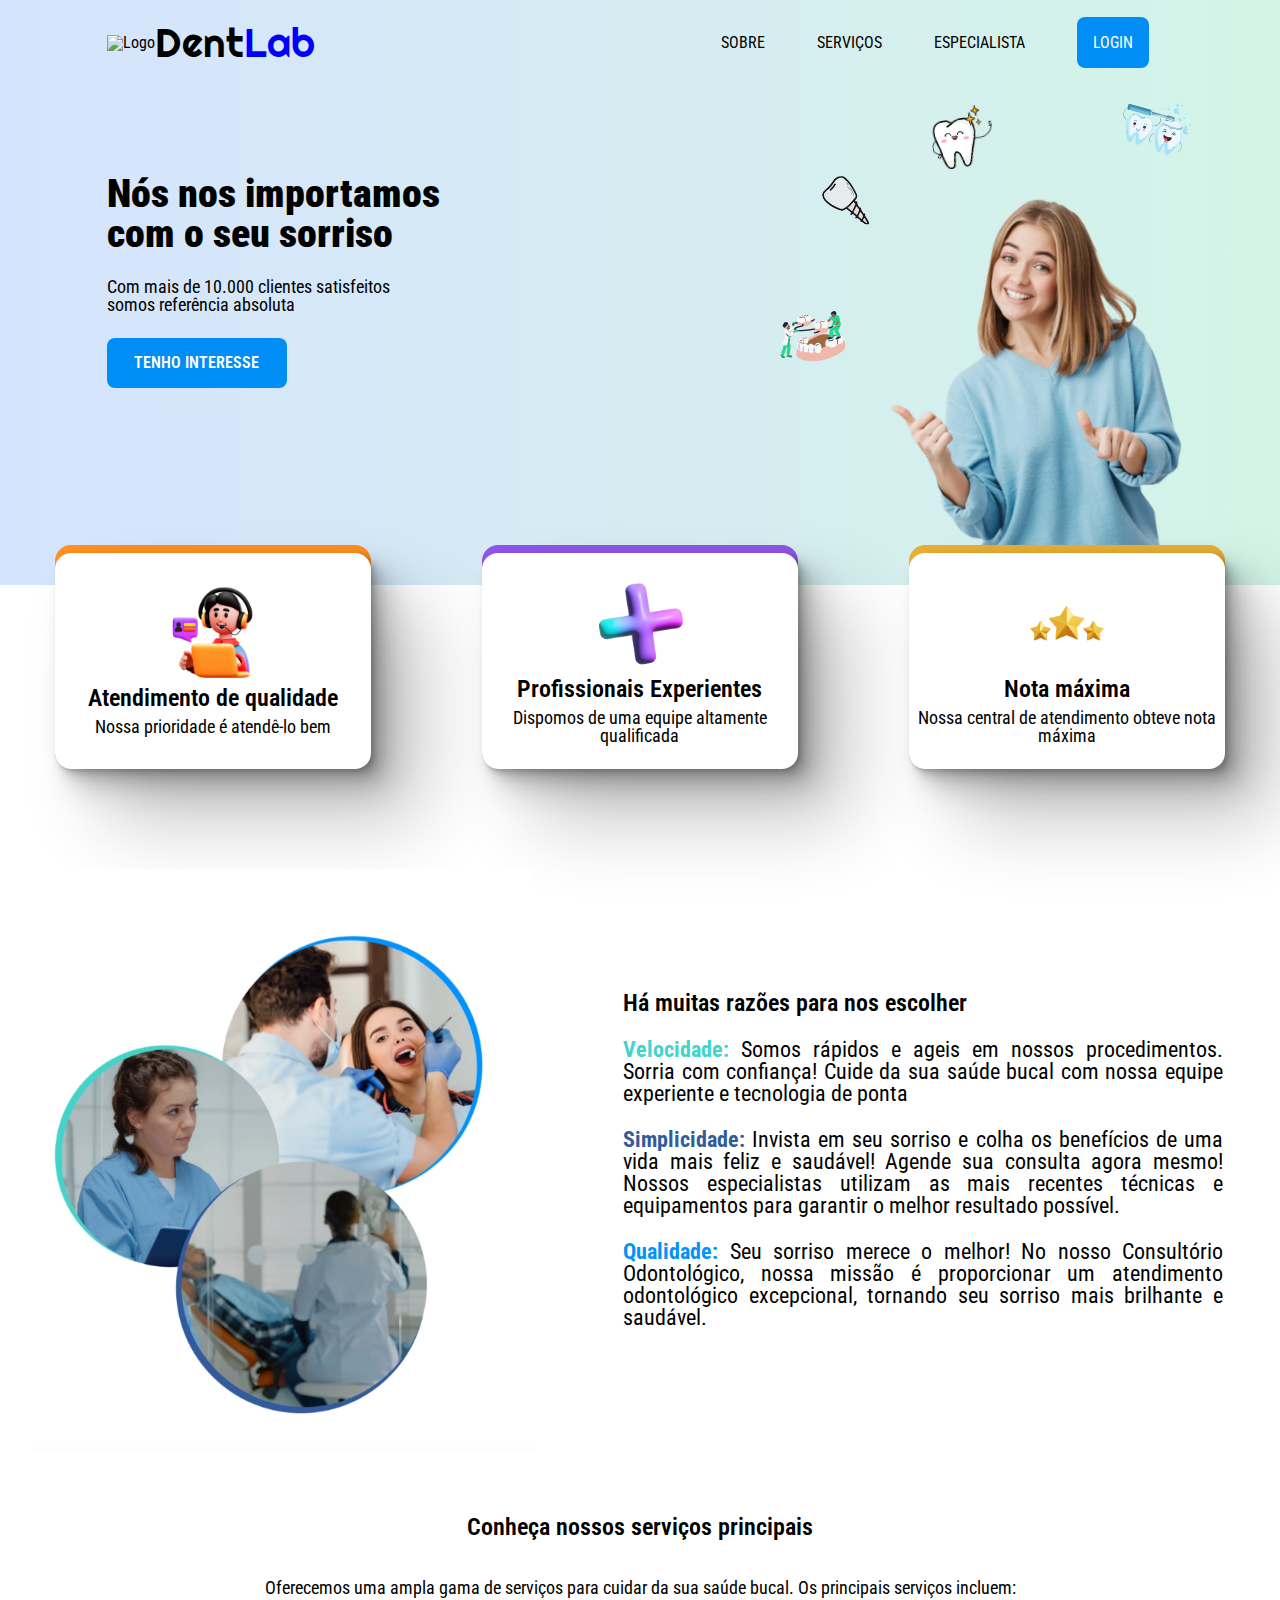
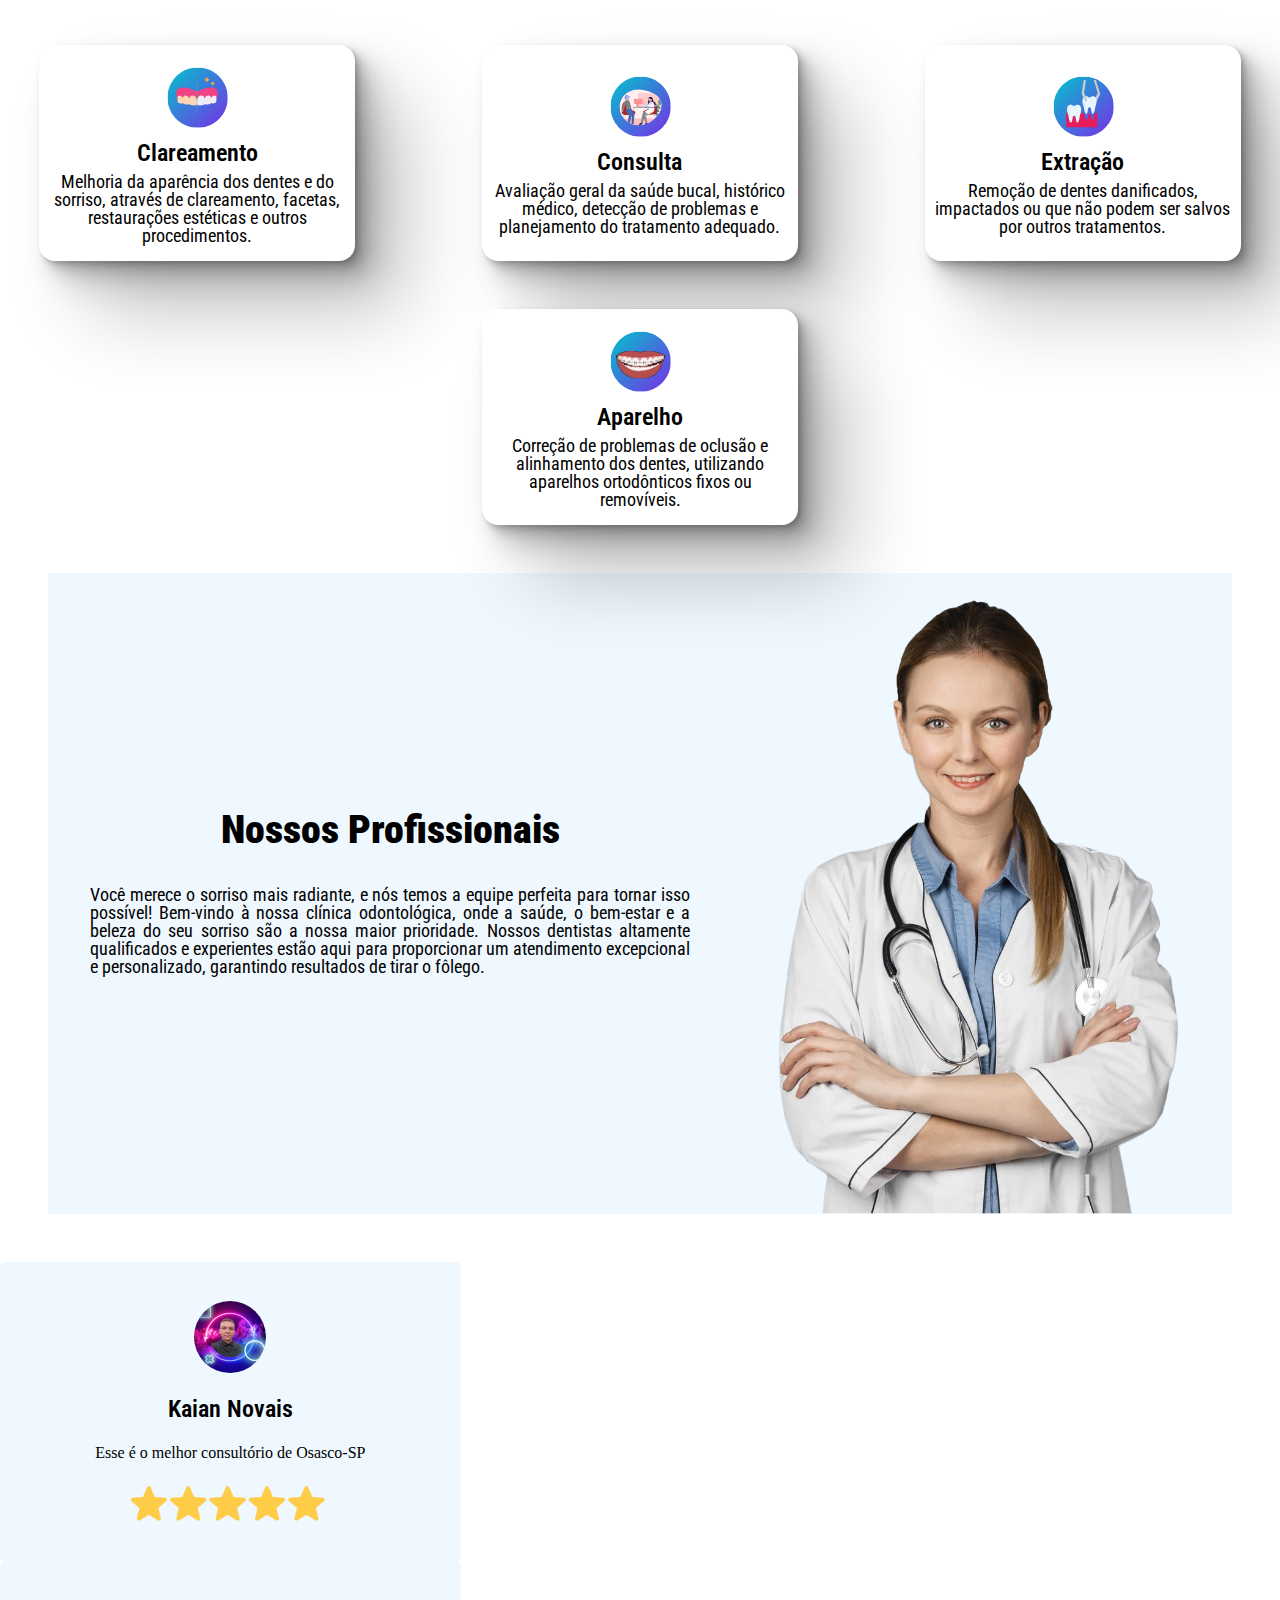
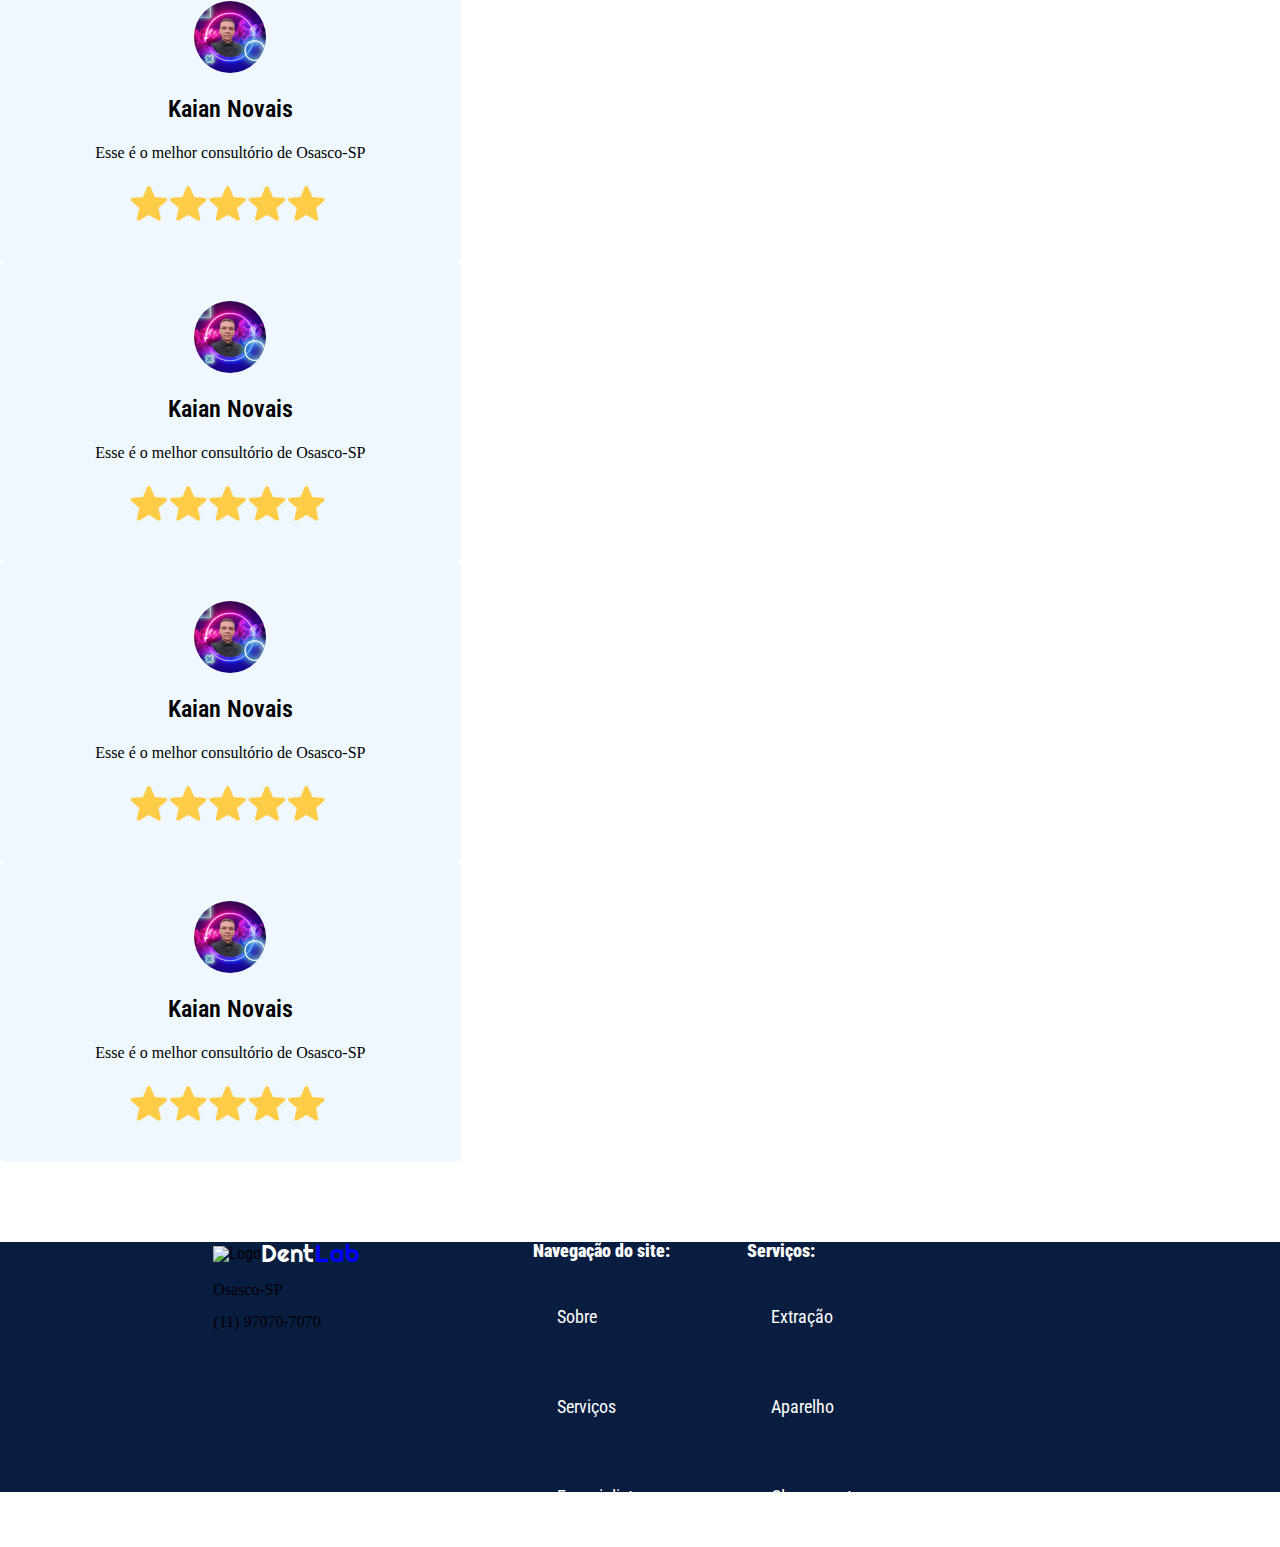
==== commit f36b7242: "Add files via upload" ====
--- a/index.html
+++ b/index.html
@@ -1,5 +1,6 @@
 <!DOCTYPE html>
 <html lang="pt-br">
+
 <head>
     <meta charset="UTF-8">
     <meta http-equiv="X-UA-Compatible" content="IE=edge">
@@ -19,24 +20,28 @@
     <link rel="stylesheet" href="css/footer.css">
     <script src="https://kit.fontawesome.com/6cde816448.js" crossorigin="anonymous"></script>
 </head>
+
 <body>
     <header>
         <nav>
             <ul class="logo">
                 <li><img id="logo__image" src="assets/logo.svg" alt="Logo"></li>
-                <li><h1 class="titulo__logo">Dent<span>Lab</span></h1></li>
+                <li>
+                    <h1 class="titulo__logo">Dent<span>Lab</span></h1>
+                </li>
             </ul>
             <ul class="menu">
-                <li><a href="#"> SOBRE </a></li>
-                <li><a href="#"> SERVIÇOS </a></li>
-                <li><a href="#"> ESPECIALISTA </a></li>
-                <li><a class="login" href="#"> LOGIN </a></li>
+                <li><a href="#sobre"> SOBRE </a></li>
+                <li><a href="#servicos"> SERVIÇOS </a></li>
+                <li><a href="#especialistas"> ESPECIALISTA </a></li>
+                <li><a class="login" href="login.html"> LOGIN </a></li>
             </ul>
         </nav>
         <hgroup>
             <h1 class="titulo__principal">Nós nos importamos</h1>
             <h1 class="titulo__principal">com o seu sorriso</h1>
-            <h2 class="texto__clientes texto">Com mais de 10.000 clientes satisfeitos <br> somos referência absoluta</h2>
+            <h2 class="texto__clientes texto">Com mais de 10.000 clientes satisfeitos <br> somos referência absoluta
+            </h2>
             <a href="#" class="btn">TENHO INTERESSE</a>
         </hgroup>
         <img src="assets/fotoPrincipal.svg" alt="" class="imagem__principal">
@@ -64,45 +69,59 @@
             </div>
         </div>
     </section>
-    <section class="mensagem">
+    <section class="mensagem" id="sobre">
         <img src="assets/servicos.png" alt="Principais serviços" class="img__mensagem">
         <hgroup class="hgroup__mensagem">
             <h1 class="sub__titulo">Há muitas razões para nos escolher</h1>
-            <h6 class="texto"><span class="velocidade">Velocidade:</span> Somos rápidos e ageis em nossos procedimentos. Sorria com confiança! Cuide da sua saúde bucal com nossa equipe experiente e tecnologia de ponta</h6>
-            <h6 class="texto"><span class="simplicidade">Simplicidade:</span> Invista em seu sorriso e colha os benefícios de uma vida mais feliz e saudável! Agende sua consulta agora mesmo! Nossos especialistas utilizam as mais recentes técnicas e equipamentos para garantir o melhor resultado possível. </h6>
-            <h6 class="texto"><span class="qualidade">Qualidade:</span> Seu sorriso merece o melhor! No nosso Consultório Odontológico, nossa missão é proporcionar um atendimento odontológico excepcional, tornando seu sorriso mais brilhante e saudável. </h6>
+            <h6 class="texto"><span class="velocidade">Velocidade:</span> Somos rápidos e ageis em nossos procedimentos.
+                Sorria com confiança! Cuide da sua saúde bucal com nossa equipe experiente e tecnologia de ponta</h6>
+            <h6 class="texto"><span class="simplicidade">Simplicidade:</span> Invista em seu sorriso e colha os
+                benefícios de uma vida mais feliz e saudável! Agende sua consulta agora mesmo! Nossos especialistas
+                utilizam as mais recentes técnicas e equipamentos para garantir o melhor resultado possível. </h6>
+            <h6 class="texto"><span class="qualidade">Qualidade:</span> Seu sorriso merece o melhor! No nosso
+                Consultório Odontológico, nossa missão é proporcionar um atendimento odontológico excepcional, tornando
+                seu sorriso mais brilhante e saudável. </h6>
         </hgroup>
     </section>
     <main>
         <h1 class="sub__titulo">Conheça nossos serviços principais</h1>
-        <h6 class="texto">Oferecemos uma ampla gama de serviços para cuidar da sua saúde bucal. Os principais serviços incluem:</h6>
-        <div class="div__cards">
+        <h6 class="texto">Oferecemos uma ampla gama de serviços para cuidar da sua saúde bucal. Os principais serviços
+            incluem:</h6>
+        <div class="div__cards" id="servicos">
             <div class="card">
                 <img class="img__card" src="assets/clareamento.svg" alt="clareamento">
                 <h1 class="sub__titulo">Clareamento</h1>
-                <p class="texto">Melhoria da aparência dos dentes e do sorriso, através de clareamento, facetas, restaurações estéticas e outros procedimentos.</p>
+                <p class="texto">Melhoria da aparência dos dentes e do sorriso, através de clareamento, facetas,
+                    restaurações estéticas e outros procedimentos.</p>
             </div>
             <div class="card">
                 <img class="img__card" src="assets/consulta.svg" alt="consulta">
                 <h1 class="sub__titulo">Consulta</h1>
-                <p class="texto">Avaliação geral da saúde bucal, histórico médico, detecção de problemas e planejamento do tratamento adequado.</p>
+                <p class="texto">Avaliação geral da saúde bucal, histórico médico, detecção de problemas e planejamento
+                    do tratamento adequado.</p>
             </div>
             <div class="card">
                 <img class="img__card" src="assets/extracao.svg" alt="extração">
                 <h1 class="sub__titulo">Extração</h1>
-                <p class="texto">Remoção de dentes danificados, impactados ou que não podem ser salvos por outros tratamentos.</p>
+                <p class="texto">Remoção de dentes danificados, impactados ou que não podem ser salvos por outros
+                    tratamentos.</p>
             </div>
             <div class="card">
                 <img class="img__card" src="assets/aparelho.svg" alt="aparelho">
                 <h1 class="sub__titulo">Aparelho</h1>
-                <p class="texto">Correção de problemas de oclusão e alinhamento dos dentes, utilizando aparelhos ortodônticos fixos ou removíveis. </p>
+                <p class="texto">Correção de problemas de oclusão e alinhamento dos dentes, utilizando aparelhos
+                    ortodônticos fixos ou removíveis. </p>
             </div>
         </div>
     </main>
-    <section class="profissionais">
+    <section class="profissionais" id="especialistas">
         <hgroup>
             <h1 class="titulo__principal center">Nossos Profissionais</h1>
-            <h3 class="texto justificado">Você merece o sorriso mais radiante, e nós temos a equipe perfeita para tornar isso possível! Bem-vindo à nossa clínica odontológica, onde a saúde, o bem-estar e a beleza do seu sorriso são a nossa maior prioridade. Nossos dentistas altamente qualificados e experientes estão aqui para proporcionar um atendimento excepcional e personalizado, garantindo resultados de tirar o fôlego.</h3>
+            <h3 class="texto justificado">Você merece o sorriso mais radiante, e nós temos a equipe perfeita para tornar
+                isso possível! Bem-vindo à nossa clínica odontológica, onde a saúde, o bem-estar e a beleza do seu
+                sorriso são a nossa maior prioridade. Nossos dentistas altamente qualificados e experientes estão aqui
+                para proporcionar um atendimento excepcional e personalizado, garantindo resultados de tirar o fôlego.
+            </h3>
         </hgroup>
         <img src="assets/dentista.png" alt="" class="img__profissional">
     </section>
@@ -153,12 +172,28 @@
         <hgroup class="info">
             <ul class="logo">
                 <li><img id="logo__image" src="assets/logo.svg" alt="Logo"></li>
-                <li><h1 class="titulo__logo">Dent<span>Lab</span></h1></li>
+                <li>
+                    <h1 class="titulo__logo__footer">Dent<span>Lab</span></h1>
+                </li>
             </ul>
-            <h2> <i class="fa-solid fa-location-dot"></i> </h2>
+            <h2> <i class="fa-solid fa-location-dot"></i> Osasco-SP </h2>
             <h2> <i class="fa-solid fa-phone"></i> (11) 97070-7070</h2>
         </hgroup>
+        <hgroup class="navegacao">
+            <h3 class="textoFooterTitulo">Navegação do site: </h3>
+            <a href="#sobre"><h4 class="textoFooter">Sobre</h4></a>
+            <a href="#servicos"><h4 class="textoFooter">Serviços</h4></a>
+            <a href="#especialistas"><h4 class="textoFooter">Especialistas</h4></a>
+        </hgroup>
+        <hgroup class="servicos">
+            <h3 class="textoFooterTitulo">Serviços: </h3>
+            <a href=""><h4 class="textoFooter">Extração</h4></a>
+            <a href=""><h4 class="textoFooter">Aparelho</h4></a>
+            <a href=""><h4 class="textoFooter">Clareamento</h4></a>
+        </hgroup>
+        <hr class="linha">
     </footer>
     <script src="https://unpkg.com/flickity@2/dist/flickity.pkgd.min.js"></script>
 </body>
+
 </html>--- a/css/variaveis.css
+++ b/css/variaveis.css
@@ -12,4 +12,5 @@
     --cor-simplicidade: #325b9c;
     --cor-qualidade: #0093fd;
     --cor-fundo-section-profissional: rgba(239, 248, 254, 1);
+    --cor-fundo-footer: rgba(9, 29, 64, 1);
 }--- a/css/utils.css
+++ b/css/utils.css
@@ -12,6 +12,27 @@
     font-family: var(--texto);
     font-weight: 400;
     font-size: 18px;
+}
+.textoFooterTitulo {
+    font-family: var(--texto);
+    color: white;
+    font-weight: 900;
+    font-size: 18px;
+}
+.textoFooter {
+    font-family: var(--texto);
+    color: white;
+    font-weight: 400;
+    font-size: 18px;
+}
+.titulo__logo {
+    font-family: var(--texto-logo-fonte);
+    font-size: 24px;
+}
+.titulo__logo__footer {
+    font-family: var(--texto-logo-fonte);
+    color: white;
+    font-size: 24px;
 }
 .card {
     width: 300px;
--- a/css/carossel.css
+++ b/css/carossel.css
@@ -29,7 +29,8 @@
     width: 76%;
   }
   .img__carrossel {
-    width: 300px;
+    width: 120px;
+    height: auto;
   }
   .hgroup__profissional {
     width: auto;
--- a/css/footer.css
+++ b/css/footer.css
@@ -1,5 +1,5 @@
 footer {
-    background-color: var((--cor-fundo-footer));
+    background-color: var(--cor-fundo-footer);
     height: 250px;
     margin-top: 80px;
     display: grid;
@@ -7,9 +7,41 @@
     grid-template-rows: repeat(4, 1fr);
 }
 .info {
-    grid-column: 2/6;
+    grid-column: 3/6;
     grid-row: 2/3;
     display: flex;
     flex-direction: column;
     gap: 16px;
+}
+.navegacao {
+    grid-column: 6/8;
+    grid-row: 2/13;
+    display: flex;
+    flex-direction: column;
+    gap: 24px;
+}
+.servicos {
+    grid-column: 8/10;
+    grid-row: 2/3;
+    display: flex;
+    flex-direction: column;
+    gap: 24px;
+}
+.linha {
+    grid-row: 3;
+    grid-column: 1/12;
+    width: 100%;
+    border: none;
+    border-top: 1px solid white;
+}
+@media (max-width: 900px) {
+    footer {
+        display: flex;
+        flex-direction: column;
+        align-items: center;
+        height: auto;
+    }
+    .site, .services, .linha {
+        display: none;
+    }
 }